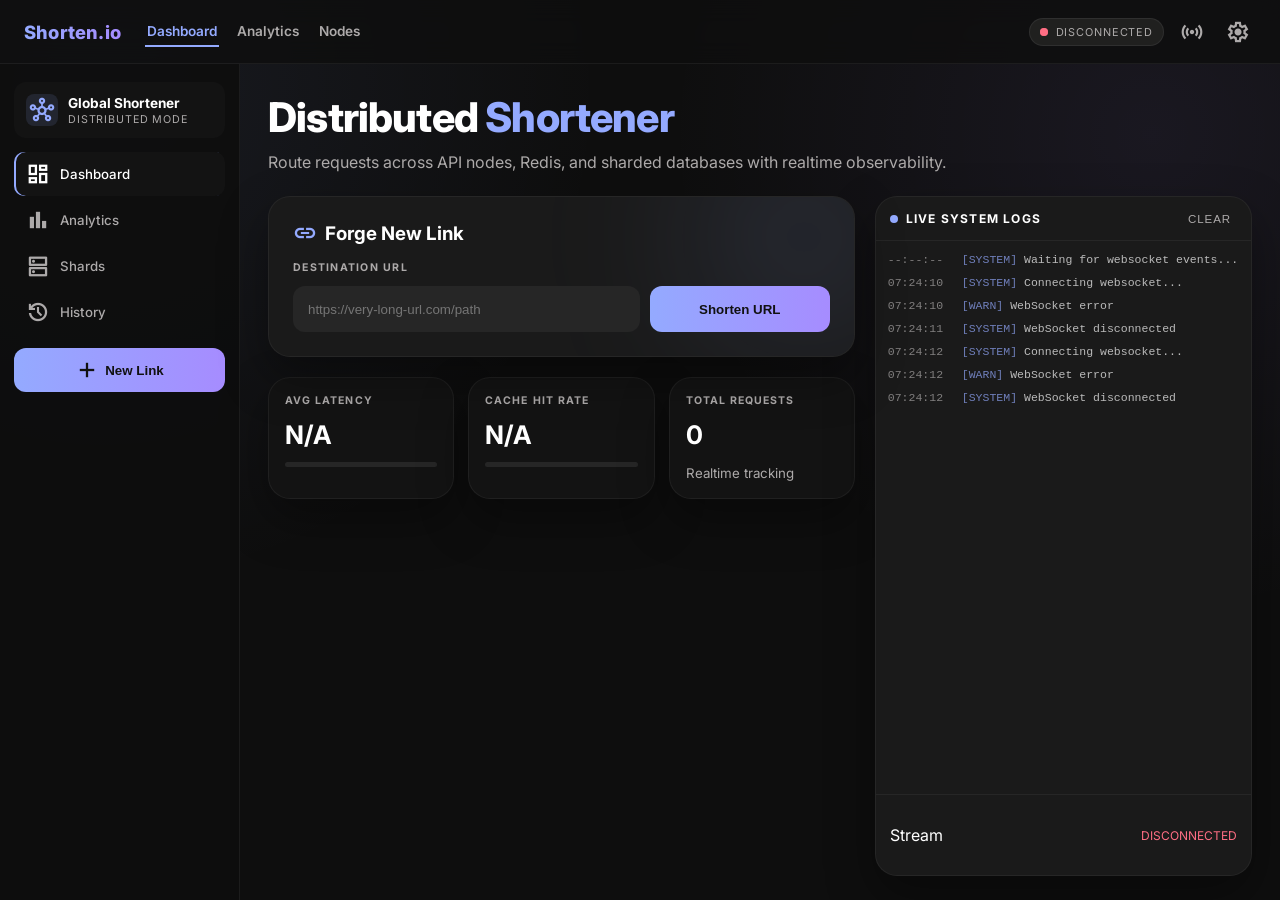
==== frontend/index.html @ 9c5b6f4d "Refactor code structure for improved readability and maintainability" ====
<!DOCTYPE html>
<html lang="en">
<head>
  <meta charset="UTF-8" />
  <meta name="viewport" content="width=device-width, initial-scale=1.0" />
  <title>Shorten.io | Distributed URL System</title>
  <link rel="preconnect" href="https://fonts.googleapis.com" />
  <link rel="preconnect" href="https://fonts.gstatic.com" crossorigin />
  <link href="https://fonts.googleapis.com/css2?family=Inter:wght@300;400;500;600;700;800&display=swap" rel="stylesheet" />
  <link href="https://fonts.googleapis.com/css2?family=Material+Symbols+Outlined:wght,FILL@100..700,0..1&display=swap" rel="stylesheet" />
  <link rel="stylesheet" href="styles.css" />
</head>
<body>
  <header class="topbar">
    <div class="brand-wrap">
      <h1 class="brand">Shorten.io</h1>
      <nav class="topnav">
        <a href="#" class="active" data-tab-link="dashboard">Dashboard</a>
        <a href="#" data-tab-link="analytics">Analytics</a>
        <a href="#" data-tab-link="nodes">Nodes</a>
      </nav>
    </div>

    <div class="topbar-right">
      <div class="status-pill disconnected" id="connection-status">
        <span class="dot-wrap">
          <span class="dot-ping" id="status-ping"></span>
          <span class="dot" id="status-dot"></span>
        </span>
        <span id="status-text">Disconnected</span>
      </div>
      <button class="icon-btn" type="button" aria-label="sensors"><span class="material-symbols-outlined">sensors</span></button>
      <button class="icon-btn" type="button" aria-label="settings"><span class="material-symbols-outlined">settings</span></button>
    </div>
  </header>

  <aside class="sidebar">
    <div class="cluster-card">
      <div class="cluster-icon"><span class="material-symbols-outlined">hub</span></div>
      <div>
        <p class="cluster-title">Global Shortener</p>
        <p class="cluster-sub">Distributed Mode</p>
      </div>
    </div>

    <nav class="sidenav">
      <a href="#" class="active" data-tab-link="dashboard"><span class="material-symbols-outlined">dashboard</span><span>Dashboard</span></a>
      <a href="#" data-tab-link="analytics"><span class="material-symbols-outlined">bar_chart</span><span>Analytics</span></a>
      <a href="#" data-tab-link="nodes"><span class="material-symbols-outlined">dns</span><span>Shards</span></a>
      <a href="#" data-tab-link="history"><span class="material-symbols-outlined">history</span><span>History</span></a>
    </nav>

    <button class="new-link-btn" id="new-link-btn" type="button">
      <span class="material-symbols-outlined">add</span>
      <span>New Link</span>
    </button>
  </aside>

  <main class="main-content">
    <section class="hero">
      <h2>Distributed <span>Shortener</span></h2>
      <p>Route requests across API nodes, Redis, and sharded databases with realtime observability.</p>
    </section>

    <section class="layout-grid tab-view" data-tab="dashboard">
      <div class="left-col">
        <article class="panel forge-panel">
          <div class="glow"></div>
          <h3><span class="material-symbols-outlined">link</span> Forge New Link</h3>

          <form id="shorten-form" class="url-form" novalidate>
            <label for="long-url">Destination URL</label>
            <div class="form-row">
              <input id="long-url" type="url" placeholder="https://very-long-url.com/path" required />
              <button id="shorten-btn" type="submit">
                <span id="btn-text">Shorten URL</span>
                <span id="btn-spinner" class="spinner hidden"></span>
              </button>
            </div>
            <p id="form-error" class="form-error hidden"></p>
          </form>

          <div id="result-area" class="result-area hidden">
            <div class="result-icon"><span class="material-symbols-outlined">auto_awesome</span></div>
            <div class="result-content">
              <p class="result-label">Generated Short Link</p>
              <a id="short-url" href="#" target="_blank" rel="noopener noreferrer"></a>
            </div>
            <button id="copy-btn" type="button">
              <span class="material-symbols-outlined">content_copy</span>
              <span>Copy</span>
            </button>
          </div>
        </article>

        <section class="stats-grid">
          <article class="panel stat-card">
            <p>Avg Latency</p>
            <h4 id="latency-stat">-- ms</h4>
            <div class="bar"><span id="latency-bar"></span></div>
          </article>
          <article class="panel stat-card">
            <p>Cache Hit Rate</p>
            <h4 id="cache-hit-stat">-- %</h4>
            <div class="bar"><span id="hit-bar"></span></div>
          </article>
          <article class="panel stat-card">
            <p>Total Requests</p>
            <h4 id="request-count-stat">0</h4>
            <small id="req-trend">Realtime tracking</small>
          </article>
        </section>
      </div>

      <div class="right-col">
        <article class="panel log-panel">
          <div class="log-head">
            <div class="live-mark"><span></span><h3>Live System Logs</h3></div>
            <button id="clear-logs" type="button">Clear</button>
          </div>

          <div id="log-container" class="log-container">
            <div class="log-row muted">
              <span class="time">--:--:--</span>
              <p><span class="tag">[SYSTEM]</span> Waiting for websocket events...</p>
            </div>
          </div>

          <div class="log-foot">
            <p>Stream</p>
            <span id="stream-status">Disconnected</span>
          </div>
        </article>
      </div>
    </section>

    <section class="tab-view hidden" data-tab="analytics">
      <div class="analytics-grid">
        <article class="panel analytics-card">
          <h3>Request Volume</h3>
          <p class="metric" id="analytics-requests">0</p>
          <small>Total read + write events from backend stream</small>
        </article>
        <article class="panel analytics-card">
          <h3>Read / Write</h3>
          <p class="metric"><span id="analytics-reads">0</span> / <span id="analytics-writes">0</span></p>
          <small>Successful and failed operations included</small>
        </article>
        <article class="panel analytics-card">
          <h3>Cache Hits / Misses</h3>
          <p class="metric"><span id="analytics-hits">0</span> / <span id="analytics-misses">0</span></p>
          <small>Derived only from read events</small>
        </article>
        <article class="panel analytics-card">
          <h3>Average Latency</h3>
          <p class="metric" id="analytics-latency">N/A</p>
          <small>Computed from backend latency_ms values</small>
        </article>
      </div>
    </section>

    <section class="tab-view hidden" data-tab="nodes">
      <div class="nodes-grid">
        <article class="panel node-card">
          <h3>API Nodes Seen</h3>
          <ul id="api-nodes-list" class="node-list"><li>No data yet</li></ul>
        </article>
        <article class="panel node-card">
          <h3>Redis Nodes Seen</h3>
          <ul id="redis-nodes-list" class="node-list"><li>No data yet</li></ul>
        </article>
        <article class="panel node-card">
          <h3>DB Shards Seen</h3>
          <ul id="db-shards-list" class="node-list"><li>No data yet</li></ul>
        </article>
      </div>
    </section>

    <section class="tab-view hidden" data-tab="history">
      <article class="panel history-panel">
        <div class="history-head">
          <h3>Event History</h3>
          <button id="clear-history" type="button">Clear</button>
        </div>
        <div id="history-container" class="history-container">
          <div class="history-row muted">No events yet.</div>
        </div>
      </article>
    </section>
  </main>

  <div id="toast" class="toast hidden" role="status" aria-live="polite">
    <div id="toast-icon" class="toast-icon"><span class="material-symbols-outlined">check_circle</span></div>
    <div>
      <p id="toast-title">Success</p>
      <p id="toast-message">Action completed.</p>
    </div>
  </div>

  <script src="app.js"></script>
</body>
</html>
---- frontend/styles.css ----
:root {
  --inverse-primary: #004eea;
  --background: #0e0e0e;
  --surface-container: #1a1a1a;
  --surface-container-low: #131313;
  --surface-container-high: #20201f;
  --surface-container-highest: #262626;
  --outline-variant: #484847;
  --on-surface: #ffffff;
  --on-surface-variant: #adaaaa;
  --primary: #94aaff;
  --secondary: #a68cff;
  --error: #ff6e84;
  --ok: #32d5a7;
  --shadow: 0 20px 48px rgba(0, 0, 0, 0.35);
}

* {
  box-sizing: border-box;
}

html,
body {
  margin: 0;
  padding: 0;
  min-height: 100%;
}

body {
  font-family: "Inter", sans-serif;
  background: radial-gradient(circle at 8% 10%, rgba(148, 170, 255, 0.08), transparent 35%),
    radial-gradient(circle at 90% 15%, rgba(166, 140, 255, 0.08), transparent 35%),
    var(--background);
  color: var(--on-surface);
  overflow-x: hidden;
}

.material-symbols-outlined {
  font-variation-settings: "FILL" 0, "wght" 500, "GRAD" 0, "opsz" 24;
}

.topbar {
  position: fixed;
  top: 0;
  left: 0;
  right: 0;
  height: 64px;
  z-index: 50;
  display: flex;
  align-items: center;
  justify-content: space-between;
  padding: 0 24px;
  backdrop-filter: blur(12px);
  background: rgba(14, 14, 14, 0.8);
  border-bottom: 1px solid rgba(72, 72, 71, 0.25);
}

.brand-wrap {
  display: flex;
  align-items: center;
  gap: 24px;
}

.brand {
  margin: 0;
  font-size: 1.15rem;
  font-weight: 800;
  letter-spacing: 0.2px;
  background: linear-gradient(90deg, var(--primary), var(--secondary));
  -webkit-background-clip: text;
  background-clip: text;
  color: transparent;
}

.topnav {
  display: flex;
  gap: 16px;
}

.topnav a {
  color: var(--on-surface-variant);
  text-decoration: none;
  font-size: 0.85rem;
  font-weight: 600;
  padding: 6px 2px;
  border-bottom: 2px solid transparent;
  transition: color 0.2s ease, border-color 0.2s ease;
}

.topnav a.active,
.topnav a:hover {
  color: var(--primary);
  border-color: var(--primary);
}

.topbar-right {
  display: flex;
  align-items: center;
  gap: 10px;
}

.status-pill {
  display: inline-flex;
  align-items: center;
  gap: 8px;
  padding: 6px 10px;
  border-radius: 999px;
  background: var(--surface-container-high);
  border: 1px solid rgba(72, 72, 71, 0.4);
  font-size: 0.68rem;
  text-transform: uppercase;
  letter-spacing: 0.08em;
  color: var(--on-surface-variant);
}

.dot-wrap {
  position: relative;
  width: 8px;
  height: 8px;
}

.dot,
.dot-ping {
  position: absolute;
  inset: 0;
  border-radius: 50%;
}

.dot {
  background: var(--error);
}

.dot-ping {
  opacity: 0.7;
  animation: ping 1.8s infinite;
  background: var(--error);
}

.status-pill.connected .dot,
.status-pill.connected .dot-ping {
  background: var(--ok);
}

@keyframes ping {
  0% {
    transform: scale(1);
    opacity: 0.8;
  }
  100% {
    transform: scale(2.8);
    opacity: 0;
  }
}

.icon-btn {
  background: transparent;
  color: var(--on-surface-variant);
  border: none;
  display: grid;
  place-items: center;
  cursor: pointer;
  transition: color 0.2s ease, transform 0.2s ease;
}

.icon-btn:hover {
  color: var(--primary);
}

.icon-btn:active {
  transform: scale(0.96);
}

.sidebar {
  position: fixed;
  top: 64px;
  left: 0;
  bottom: 0;
  width: 240px;
  padding: 18px 14px;
  border-right: 1px solid rgba(72, 72, 71, 0.25);
  background: rgba(14, 14, 14, 0.9);
}

.cluster-card {
  display: flex;
  align-items: center;
  gap: 10px;
  padding: 12px;
  border-radius: 12px;
  background: var(--surface-container-low);
  margin-bottom: 14px;
}

.cluster-icon {
  width: 32px;
  height: 32px;
  border-radius: 8px;
  display: grid;
  place-items: center;
  color: var(--primary);
  background: rgba(148, 170, 255, 0.12);
}

.cluster-title {
  margin: 0;
  font-size: 0.85rem;
  font-weight: 700;
}

.cluster-sub {
  margin: 2px 0 0;
  color: var(--on-surface-variant);
  font-size: 0.67rem;
  text-transform: uppercase;
  letter-spacing: 0.08em;
}

.sidenav {
  display: grid;
  gap: 2px;
}

.sidenav a {
  display: flex;
  align-items: center;
  gap: 10px;
  text-decoration: none;
  color: var(--on-surface-variant);
  padding: 10px 12px;
  border-radius: 10px;
  font-size: 0.83rem;
  font-weight: 500;
  transition: background 0.2s ease, color 0.2s ease;
}

.sidenav a:hover,
.sidenav a.active {
  color: var(--on-surface);
  background: var(--surface-container-low);
}

.sidenav a.active {
  box-shadow: inset 2px 0 0 var(--primary);
}

.new-link-btn {
  margin-top: 14px;
  width: 100%;
  border: none;
  border-radius: 12px;
  padding: 10px;
  display: flex;
  align-items: center;
  justify-content: center;
  gap: 6px;
  font-weight: 700;
  background: linear-gradient(90deg, var(--primary), var(--secondary));
  color: #111;
  cursor: pointer;
  transition: transform 0.2s ease, filter 0.2s ease;
}

.new-link-btn:hover {
  filter: brightness(1.05);
}

.new-link-btn:active {
  transform: scale(0.98);
}

.main-content {
  margin-left: 240px;
  padding: 92px 28px 24px;
}

.tab-view {
  margin-top: 24px;
}

.analytics-grid,
.nodes-grid {
  display: grid;
  grid-template-columns: repeat(2, minmax(0, 1fr));
  gap: 14px;
}

.analytics-card,
.node-card {
  padding: 18px;
}

.analytics-card h3,
.node-card h3,
.history-head h3 {
  margin: 0 0 10px;
  font-size: 1rem;
}

.analytics-card small {
  color: var(--on-surface-variant);
}

.metric {
  font-size: 2rem;
  margin: 6px 0 8px;
  font-weight: 800;
}

.node-list {
  margin: 0;
  padding-left: 18px;
  color: var(--on-surface-variant);
}

.node-list li {
  margin-bottom: 8px;
}

.history-panel {
  padding: 14px;
}

.history-head {
  display: flex;
  align-items: center;
  justify-content: space-between;
  margin-bottom: 12px;
}

#clear-history {
  border: none;
  background: transparent;
  color: var(--on-surface-variant);
  font-size: 0.72rem;
  cursor: pointer;
  text-transform: uppercase;
}

#clear-history:hover {
  color: var(--on-surface);
}

.history-container {
  max-height: 420px;
  overflow-y: auto;
  padding: 6px;
  border: 1px solid rgba(72, 72, 71, 0.25);
  border-radius: 12px;
  background: var(--surface-container-low);
}

.history-row {
  padding: 9px 10px;
  border-bottom: 1px solid rgba(72, 72, 71, 0.16);
  font-size: 0.82rem;
}

.history-row:last-child {
  border-bottom: none;
}

.history-row.muted {
  color: var(--on-surface-variant);
}

.hero h2 {
  margin: 0;
  font-size: clamp(1.8rem, 3.2vw, 3rem);
  font-weight: 800;
  letter-spacing: -0.02em;
}

.hero h2 span {
  color: var(--primary);
}

.hero p {
  margin-top: 10px;
  color: var(--on-surface-variant);
  max-width: 740px;
}

.layout-grid {
  margin-top: 24px;
  display: grid;
  grid-template-columns: minmax(0, 1.4fr) minmax(300px, 0.9fr);
  gap: 20px;
  align-items: start;
}

.left-col {
  display: grid;
  gap: 20px;
}

.panel {
  background: var(--surface-container);
  border: 1px solid rgba(72, 72, 71, 0.25);
  border-radius: 22px;
  box-shadow: var(--shadow);
}

.forge-panel {
  padding: 24px;
  position: relative;
  overflow: hidden;
}

.glow {
  position: absolute;
  top: -70px;
  right: -60px;
  width: 220px;
  height: 220px;
  border-radius: 50%;
  background: rgba(148, 170, 255, 0.12);
  filter: blur(80px);
  pointer-events: none;
  z-index: 0;
}

.forge-panel h3,
.url-form,
.result-area {
  position: relative;
  z-index: 1;
}

.forge-panel h3 {
  margin: 0 0 16px;
  display: flex;
  align-items: center;
  gap: 8px;
}

.forge-panel h3 .material-symbols-outlined {
  color: var(--primary);
}

.url-form {
  display: grid;
  gap: 12px;
}

.url-form label {
  font-size: 0.66rem;
  text-transform: uppercase;
  letter-spacing: 0.12em;
  font-weight: 700;
  color: var(--on-surface-variant);
}

.form-row {
  display: grid;
  grid-template-columns: minmax(0, 1fr) 180px;
  gap: 10px;
}

.url-form input {
  width: 100%;
  background: var(--surface-container-highest);
  color: var(--on-surface);
  border: 1px solid transparent;
  border-radius: 12px;
  padding: 13px 14px;
  outline: none;
  transition: border-color 0.2s ease, box-shadow 0.2s ease;
}

.url-form input:focus {
  border-color: rgba(148, 170, 255, 0.5);
  box-shadow: 0 0 0 4px rgba(148, 170, 255, 0.15);
}

#shorten-btn {
  border: none;
  border-radius: 12px;
  padding: 0 18px;
  width: 100%;
  min-height: 46px;
  font-weight: 700;
  color: #111;
  background: linear-gradient(90deg, var(--primary), var(--secondary));
  cursor: pointer;
  display: inline-flex;
  align-items: center;
  justify-content: center;
  gap: 8px;
  transition: transform 0.2s ease, box-shadow 0.2s ease;
}

#shorten-btn:hover {
  box-shadow: 0 0 0 1px rgba(148, 170, 255, 0.3), 0 0 30px rgba(148, 170, 255, 0.25);
}

#shorten-btn:active {
  transform: scale(0.98);
}

#shorten-btn:disabled {
  opacity: 0.7;
  cursor: not-allowed;
}

.spinner {
  width: 16px;
  height: 16px;
  border: 2px solid rgba(0, 0, 0, 0.28);
  border-top-color: rgba(0, 0, 0, 0.86);
  border-radius: 999px;
  animation: spin 0.8s linear infinite;
}

@keyframes spin {
  to {
    transform: rotate(360deg);
  }
}

.form-error {
  margin: 0;
  font-size: 0.82rem;
  color: #ffb2b9;
  background: rgba(167, 1, 56, 0.25);
  border: 1px solid rgba(255, 110, 132, 0.4);
  border-radius: 10px;
  padding: 10px 12px;
}

.result-area {
  margin-top: 14px;
  display: grid;
  grid-template-columns: auto 1fr auto;
  gap: 14px;
  align-items: center;
  padding: 16px;
  border-radius: 16px;
  border: 1px solid rgba(148, 170, 255, 0.35);
  background: var(--surface-container-low);
  animation: rise 0.25s ease;
}

@keyframes rise {
  from {
    opacity: 0;
    transform: translateY(8px);
  }
  to {
    opacity: 1;
    transform: translateY(0);
  }
}

.result-icon {
  width: 42px;
  height: 42px;
  border-radius: 999px;
  display: grid;
  place-items: center;
  background: rgba(148, 170, 255, 0.15);
  color: var(--primary);
}

.result-label {
  margin: 0 0 5px;
  font-size: 0.64rem;
  text-transform: uppercase;
  letter-spacing: 0.11em;
  color: var(--primary);
  font-weight: 700;
}

#short-url {
  color: var(--on-surface);
  text-decoration: none;
  font-family: ui-monospace, SFMono-Regular, Menlo, Monaco, Consolas, "Liberation Mono", "Courier New", monospace;
  font-size: 0.95rem;
  word-break: break-all;
}

#copy-btn {
  border: 1px solid rgba(72, 72, 71, 0.4);
  background: var(--surface-container-highest);
  color: var(--on-surface);
  border-radius: 10px;
  padding: 10px 12px;
  display: inline-flex;
  align-items: center;
  gap: 6px;
  cursor: pointer;
  transition: background 0.2s ease, transform 0.2s ease;
}

#copy-btn:hover {
  background: #303030;
}

#copy-btn:active {
  transform: scale(0.98);
}

.stats-grid {
  display: grid;
  grid-template-columns: repeat(3, minmax(0, 1fr));
  gap: 14px;
}

.stat-card {
  padding: 16px;
  background: var(--surface-container-low);
}

.stat-card p {
  margin: 0;
  font-size: 0.66rem;
  text-transform: uppercase;
  letter-spacing: 0.1em;
  color: var(--on-surface-variant);
  font-weight: 700;
}

.stat-card h4 {
  margin: 12px 0;
  font-size: 1.6rem;
}

.stat-card small {
  color: var(--on-surface-variant);
}

.bar {
  height: 5px;
  border-radius: 999px;
  background: var(--surface-container-highest);
  overflow: hidden;
}

.bar span {
  display: block;
  height: 100%;
  width: 0;
  border-radius: 999px;
  transition: width 0.35s ease;
}

#latency-bar {
  background: var(--primary);
}

#hit-bar {
  background: var(--secondary);
}

.log-panel {
  height: min(680px, calc(100vh - 130px));
  display: grid;
  grid-template-rows: auto 1fr auto;
  overflow: hidden;
}

.log-head,
.log-foot {
  display: flex;
  align-items: center;
  justify-content: space-between;
  padding: 14px;
  border-bottom: 1px solid rgba(72, 72, 71, 0.25);
}

.log-foot {
  border-bottom: none;
  border-top: 1px solid rgba(72, 72, 71, 0.25);
}

.log-head h3 {
  margin: 0;
  font-size: 0.75rem;
  text-transform: uppercase;
  letter-spacing: 0.1em;
}

.live-mark {
  display: flex;
  align-items: center;
  gap: 8px;
}

.live-mark span {
  width: 8px;
  height: 8px;
  border-radius: 50%;
  background: var(--primary);
  animation: pulse 1.6s infinite;
}

@keyframes pulse {
  0%,
  100% {
    opacity: 1;
  }
  50% {
    opacity: 0.35;
  }
}

#clear-logs {
  border: none;
  background: transparent;
  color: var(--on-surface-variant);
  font-size: 0.72rem;
  cursor: pointer;
  text-transform: uppercase;
  letter-spacing: 0.08em;
}

#clear-logs:hover {
  color: var(--on-surface);
}

.log-container {
  overflow-y: auto;
  padding: 12px;
  font-family: ui-monospace, SFMono-Regular, Menlo, Monaco, Consolas, "Liberation Mono", "Courier New", monospace;
  font-size: 0.72rem;
}

.log-container::-webkit-scrollbar {
  width: 5px;
}

.log-container::-webkit-scrollbar-thumb {
  background: var(--surface-container-highest);
  border-radius: 999px;
}

.log-row {
  display: flex;
  gap: 10px;
  margin-bottom: 10px;
  align-items: flex-start;
}

.log-row .time {
  color: var(--on-surface-variant);
  min-width: 64px;
}

.log-row p {
  margin: 0;
  color: var(--on-surface);
}

.log-row .tag {
  color: var(--primary);
}

.log-row.muted {
  opacity: 0.7;
}

#stream-status {
  color: var(--error);
  font-size: 0.75rem;
  text-transform: uppercase;
}

#stream-status.ok {
  color: var(--ok);
}

.toast {
  position: fixed;
  right: 18px;
  bottom: 18px;
  z-index: 60;
  display: flex;
  gap: 10px;
  align-items: center;
  padding: 12px 14px;
  border-radius: 14px;
  background: var(--surface-container-high);
  border: 1px solid rgba(72, 72, 71, 0.35);
  box-shadow: var(--shadow);
  animation: slide-up 0.2s ease;
}

@keyframes slide-up {
  from {
    opacity: 0;
    transform: translateY(8px);
  }
  to {
    opacity: 1;
    transform: translateY(0);
  }
}

.toast-icon {
  color: var(--ok);
}

#toast-title {
  margin: 0;
  font-weight: 700;
  font-size: 0.88rem;
}

#toast-message {
  margin: 2px 0 0;
  font-size: 0.78rem;
  color: var(--on-surface-variant);
}

.hidden {
  display: none !important;
}

@media (max-width: 1120px) {
  .sidebar {
    display: none;
  }

  .main-content {
    margin-left: 0;
    padding-left: 18px;
    padding-right: 18px;
  }

  .topnav {
    display: none;
  }
}

@media (max-width: 920px) {
  .layout-grid {
    grid-template-columns: 1fr;
  }

  .analytics-grid,
  .nodes-grid {
    grid-template-columns: 1fr;
  }

  .log-panel {
    height: 420px;
  }
}

@media (max-width: 680px) {
  .form-row {
    grid-template-columns: 1fr;
  }

  .result-area {
    grid-template-columns: 1fr;
    justify-items: flex-start;
  }

  .stats-grid {
    grid-template-columns: 1fr;
  }

  .topbar {
    padding: 0 12px;
  }

  .main-content {
    padding-top: 82px;
  }
}
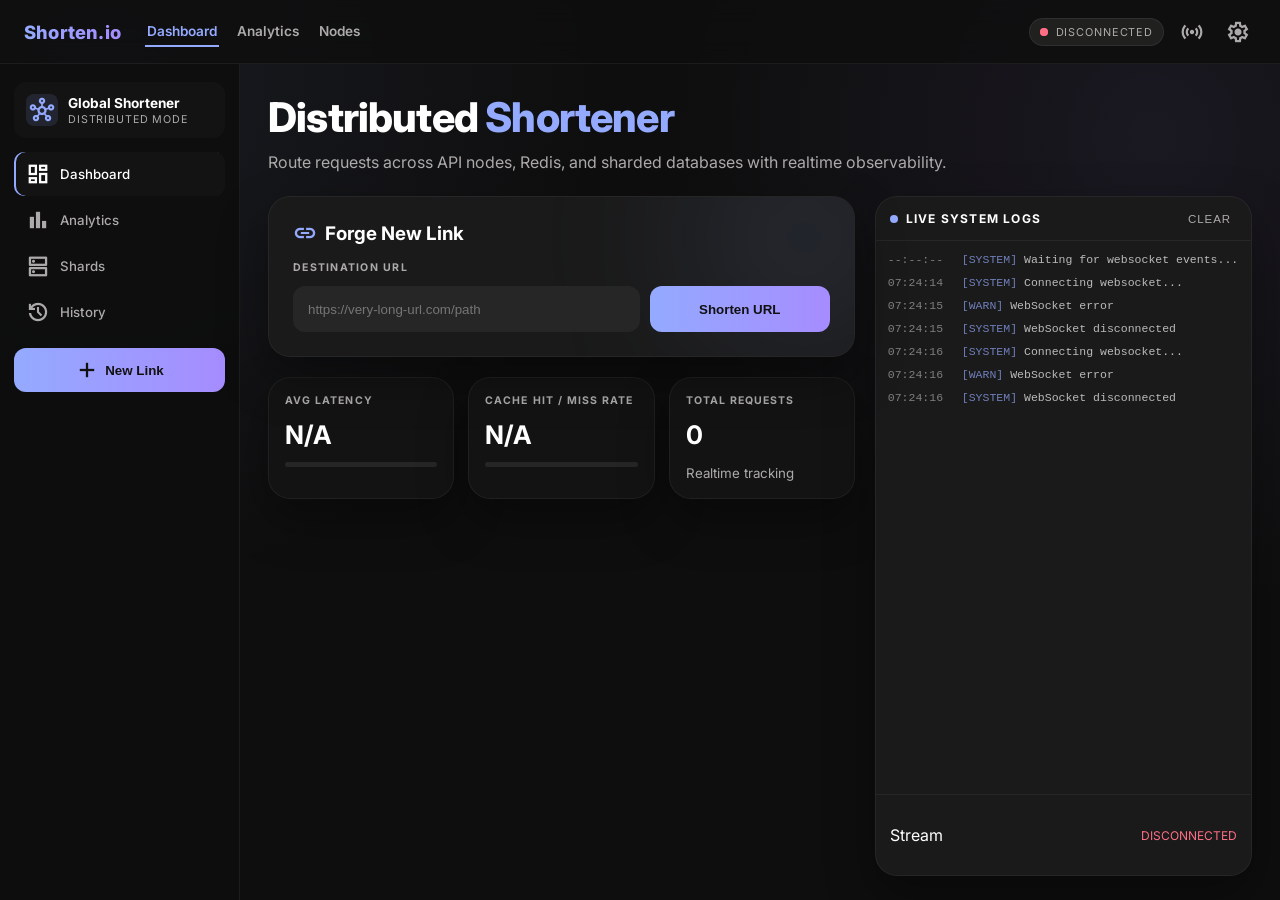
==== commit 9590db16: "feat: add cache metrics service and backend integration - Introduced a new cache metrics service in " ====
--- a/frontend/index.html
+++ b/frontend/index.html
@@ -100,7 +100,7 @@
             <div class="bar"><span id="latency-bar"></span></div>
           </article>
           <article class="panel stat-card">
-            <p>Cache Hit Rate</p>
+            <p>Cache Hit / Miss Rate</p>
             <h4 id="cache-hit-stat">-- %</h4>
             <div class="bar"><span id="hit-bar"></span></div>
           </article>
@@ -197,6 +197,7 @@
     </div>
   </div>
 
+  <script src="cache-metrics-service.js"></script>
   <script src="app.js"></script>
 </body>
 </html>
